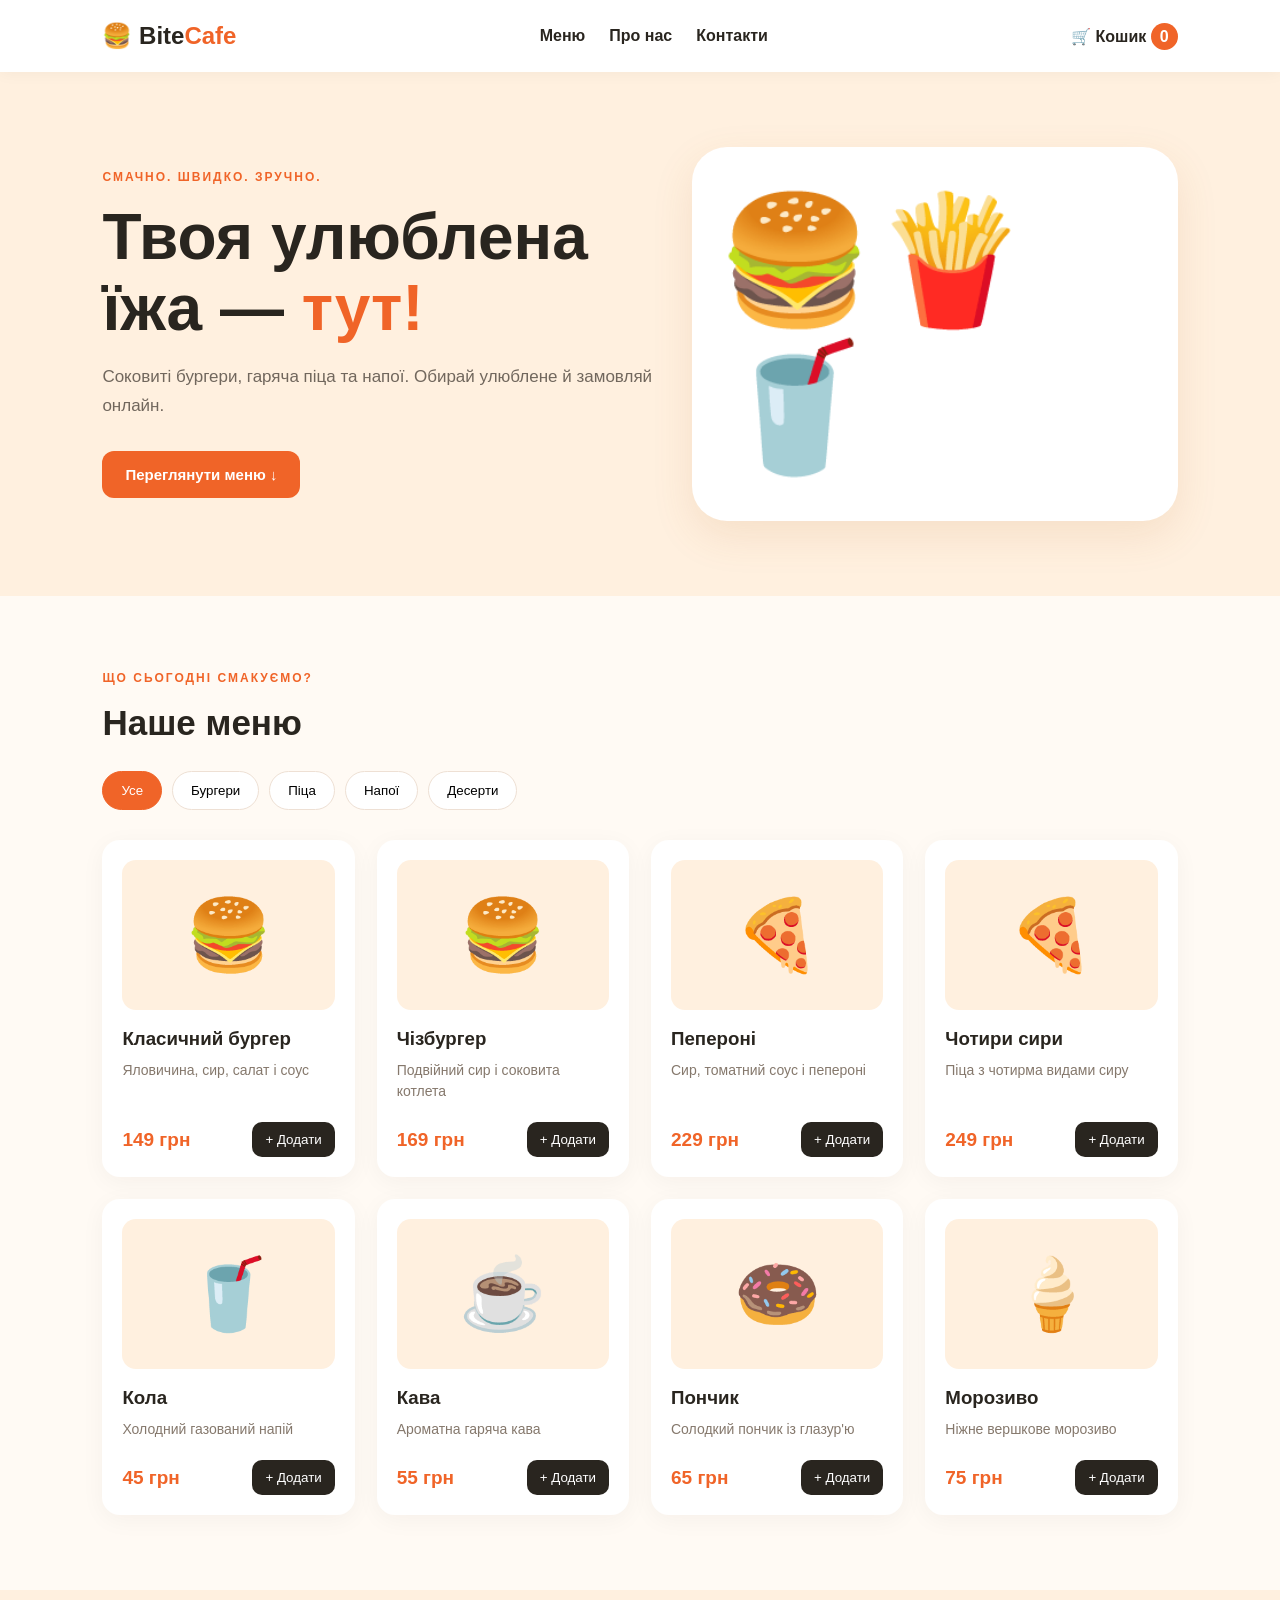
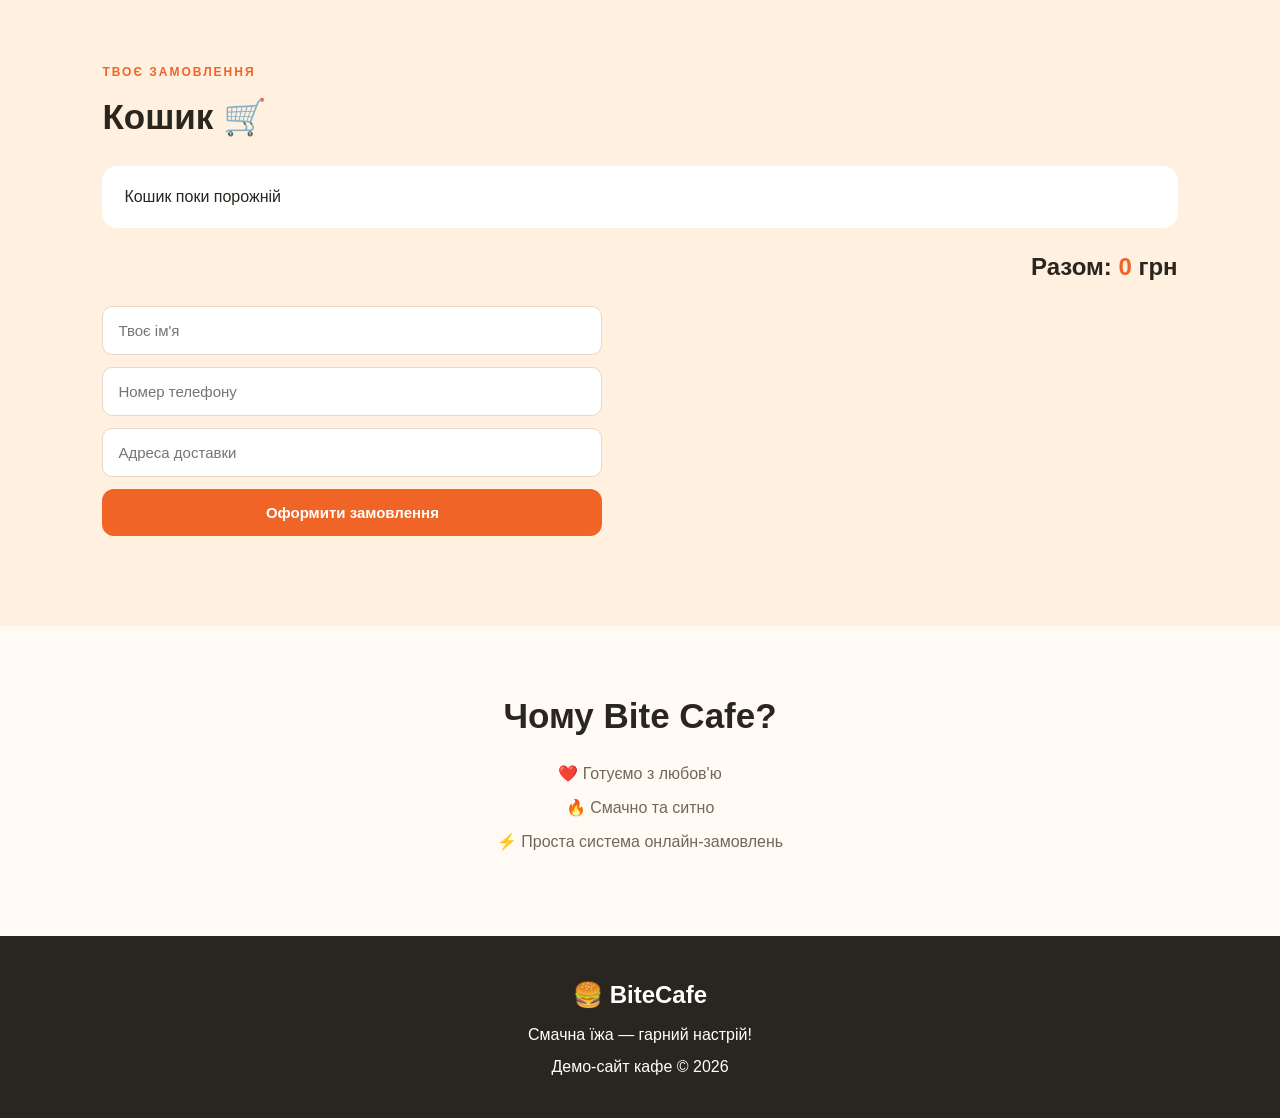
==== index.html @ 03b8aab1 "Add files via upload" ====
<!DOCTYPE html>
<html lang="uk">
<head>
  <meta charset="UTF-8">
  <meta name="viewport" content="width=device-width, initial-scale=1.0">
  <title>Bite Cafe — Онлайн-кафе</title>
  <link rel="stylesheet" href="style.css">
</head>
<body>
  <header class="header">
    <a href="#" class="logo">🍔 Bite<span>Cafe</span></a>
    <nav>
      <a href="#menu">Меню</a>
      <a href="#about">Про нас</a>
      <a href="#contacts">Контакти</a>
    </nav>
    <a href="#cart" class="cart-link">🛒 Кошик <b id="cart-count">0</b></a>
  </header>

  <main>
    <section class="hero">
      <div class="hero-text">
        <p class="tag">СМАЧНО. ШВИДКО. ЗРУЧНО.</p>
        <h1>Твоя улюблена їжа — <span>тут!</span></h1>
        <p>Соковиті бургери, гаряча піца та напої.
           Обирай улюблене й замовляй онлайн.</p>
        <a class="main-btn" href="#menu">Переглянути меню ↓</a>
      </div>
      <div class="hero-image">🍔🍟🥤</div>
    </section>

    <section id="menu" class="section">
      <p class="tag">ЩО СЬОГОДНІ СМАКУЄМО?</p>
      <h2>Наше меню</h2>
      <div class="filters">
        <button class="filter active" data-category="all">Усе</button>
        <button class="filter" data-category="burger">Бургери</button>
        <button class="filter" data-category="pizza">Піца</button>
        <button class="filter" data-category="drink">Напої</button>
        <button class="filter" data-category="dessert">Десерти</button>
      </div>
      <div id="products" class="products"></div>
    </section>

    <section id="cart" class="section cart-section">
      <p class="tag">ТВОЄ ЗАМОВЛЕННЯ</p>
      <h2>Кошик 🛒</h2>
      <div id="cart-items">Кошик поки порожній</div>
      <div class="total">Разом: <span id="total">0</span> грн</div>

      <form id="order-form">
        <input id="customer-name" placeholder="Твоє ім'я" required>
        <input id="customer-phone" type="tel"
          placeholder="Номер телефону" required>
        <input id="customer-address" placeholder="Адреса доставки" required>
        <button class="main-btn" type="submit">Оформити замовлення</button>
      </form>
      <p id="order-message"></p>
    </section>

    <section id="about" class="about">
      <h2>Чому Bite Cafe?</h2>
      <p>❤️ Готуємо з любов'ю</p>
      <p>🔥 Смачно та ситно</p>
      <p>⚡ Проста система онлайн-замовлень</p>
    </section>
  </main>

  <footer id="contacts">
    <h2>🍔 BiteCafe</h2>
    <p>Смачна їжа — гарний настрій!</p>
    <p>Демо-сайт кафе © 2026</p>
  </footer>

  <script src="script.js"></script>
</body>
</html>
---- style.css ----
* {
  box-sizing: border-box;
  margin: 0;
  padding: 0;
}

html {
  scroll-behavior: smooth;
}

body {
  font-family: Arial, sans-serif;
  background: #fffaf4;
  color: #29251f;
}

.header {
  display: flex;
  justify-content: space-between;
  align-items: center;
  gap: 20px;
  padding: 22px 8%;
  background: white;
  position: sticky;
  top: 0;
  z-index: 10;
  box-shadow: 0 2px 15px #0000000a;
}

.logo {
  font-size: 24px;
  font-weight: bold;
  color: #29251f;
  text-decoration: none;
}

.logo span, .hero h1 span {
  color: #f06428;
}

nav {
  display: flex;
  gap: 24px;
}

nav a, .cart-link {
  text-decoration: none;
  color: #29251f;
  font-weight: bold;
}

.cart-link b {
  background: #f06428;
  color: white;
  padding: 5px 9px;
  border-radius: 50%;
}

.hero {
  padding: 75px 8%;
  display: flex;
  align-items: center;
  justify-content: space-between;
  gap: 40px;
  background: #fff0df;
}

.hero-text {
  max-width: 550px;
}

.tag {
  color: #f06428;
  font-size: 12px;
  font-weight: bold;
  letter-spacing: 2px;
  margin-bottom: 18px;
}

h1 {
  font-size: clamp(38px, 5vw, 65px);
  line-height: 1.1;
  margin-bottom: 20px;
}

.hero-text > p:not(.tag) {
  font-size: 17px;
  line-height: 1.7;
  color: #71675d;
  margin-bottom: 30px;
}

.hero-image {
  font-size: clamp(65px, 10vw, 125px);
  background: white;
  border-radius: 35px;
  padding: 40px 25px;
  box-shadow: 0 15px 40px #b96c3220;
}

.main-btn {
  display: inline-block;
  border: none;
  background: #f06428;
  color: white;
  padding: 15px 23px;
  border-radius: 12px;
  font-weight: bold;
  font-size: 15px;
  cursor: pointer;
  text-decoration: none;
}

.main-btn:hover {
  background: #d84b12;
}

.section {
  padding: 75px 8%;
}

.section h2, .about h2 {
  font-size: 35px;
  margin-bottom: 28px;
}

.filters {
  display: flex;
  flex-wrap: wrap;
  gap: 10px;
  margin-bottom: 30px;
}

.filter {
  border: 1px solid #eee0d4;
  background: white;
  padding: 11px 18px;
  border-radius: 25px;
  cursor: pointer;
}

.filter.active, .filter:hover {
  background: #f06428;
  color: white;
  border-color: #f06428;
}

.products {
  display: grid;
  grid-template-columns: repeat(4, minmax(0, 1fr));
  gap: 22px;
}

.product {
  background: white;
  border-radius: 18px;
  padding: 20px;
  box-shadow: 0 5px 25px #38210d0b;
  display: flex;
  flex-direction: column;
}

.product-image {
  background: #fff0df;
  border-radius: 14px;
  height: 150px;
  display: grid;
  place-items: center;
  font-size: 70px;
  margin-bottom: 18px;
}

.product h3 {
  margin-bottom: 10px;
}

.product p {
  color: #85786c;
  font-size: 14px;
  line-height: 1.5;
  flex: 1;
}

.product-bottom {
  display: flex;
  justify-content: space-between;
  align-items: center;
  gap: 10px;
  margin-top: 20px;
}

.price {
  color: #f06428;
  font-weight: bold;
  font-size: 19px;
}

.add-btn {
  border: none;
  border-radius: 10px;
  padding: 10px 13px;
  color: white;
  background: #29251f;
  cursor: pointer;
}

.add-btn:hover {
  background: #f06428;
}

.cart-section {
  background: #fff0df;
}

#cart-items {
  background: white;
  padding: 22px;
  border-radius: 15px;
}

.cart-item {
  display: flex;
  justify-content: space-between;
  align-items: center;
  gap: 12px;
  padding: 12px 0;
  border-bottom: 1px solid #eee;
}

.cart-item button {
  padding: 5px 10px;
  cursor: pointer;
}

.total {
  text-align: right;
  font-size: 24px;
  font-weight: bold;
  margin: 25px 0;
}

.total span {
  color: #f06428;
}

#order-form {
  display: grid;
  gap: 12px;
  max-width: 500px;
}

#order-form input {
  width: 100%;
  padding: 15px;
  border: 1px solid #e7d7c9;
  border-radius: 10px;
  font-size: 15px;
}

#order-message {
  margin-top: 15px;
  font-weight: bold;
}

.about {
  text-align: center;
  padding: 70px 20px;
}

.about p {
  margin: 15px;
  color: #71675d;
}

footer {
  background: #29251f;
  color: white;
  text-align: center;
  padding: 35px 15px;
  line-height: 2;
}

@media (max-width: 900px) {
  .products {
    grid-template-columns: repeat(2, minmax(0, 1fr));
  }

  .hero {
    flex-direction: column;
    align-items: flex-start;
  }

  .hero-image {
    align-self: center;
  }
}

@media (max-width: 600px) {
  .header {
    padding: 16px 4%;
    flex-wrap: wrap;
  }

  nav {
    order: 3;
    width: 100%;
    justify-content: space-between;
    gap: 10px;
  }

  nav a {
    font-size: 14px;
  }

  .section, .hero {
    padding: 45px 5%;
  }

  .products {
    grid-template-columns: 1fr;
  }

  .hero-image {
    font-size: 65px;
    padding: 25px 15px;
  }
}
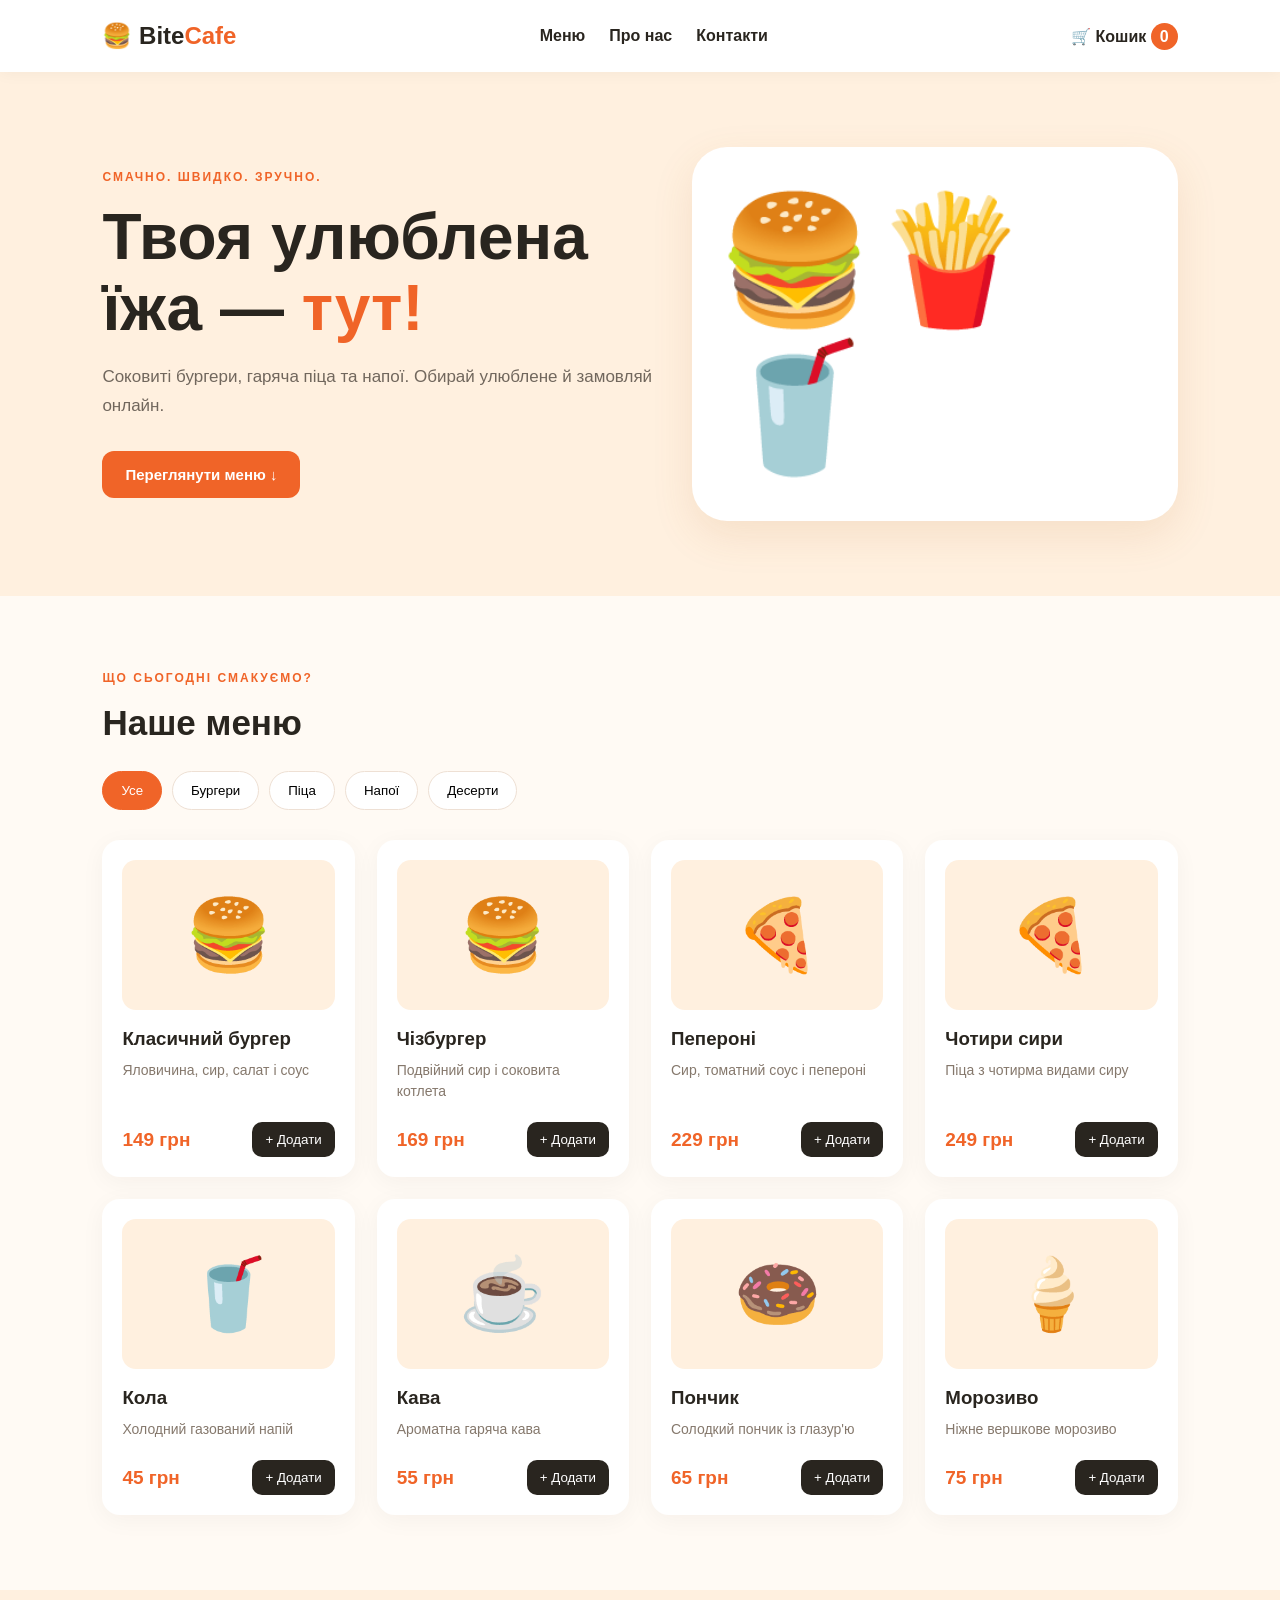
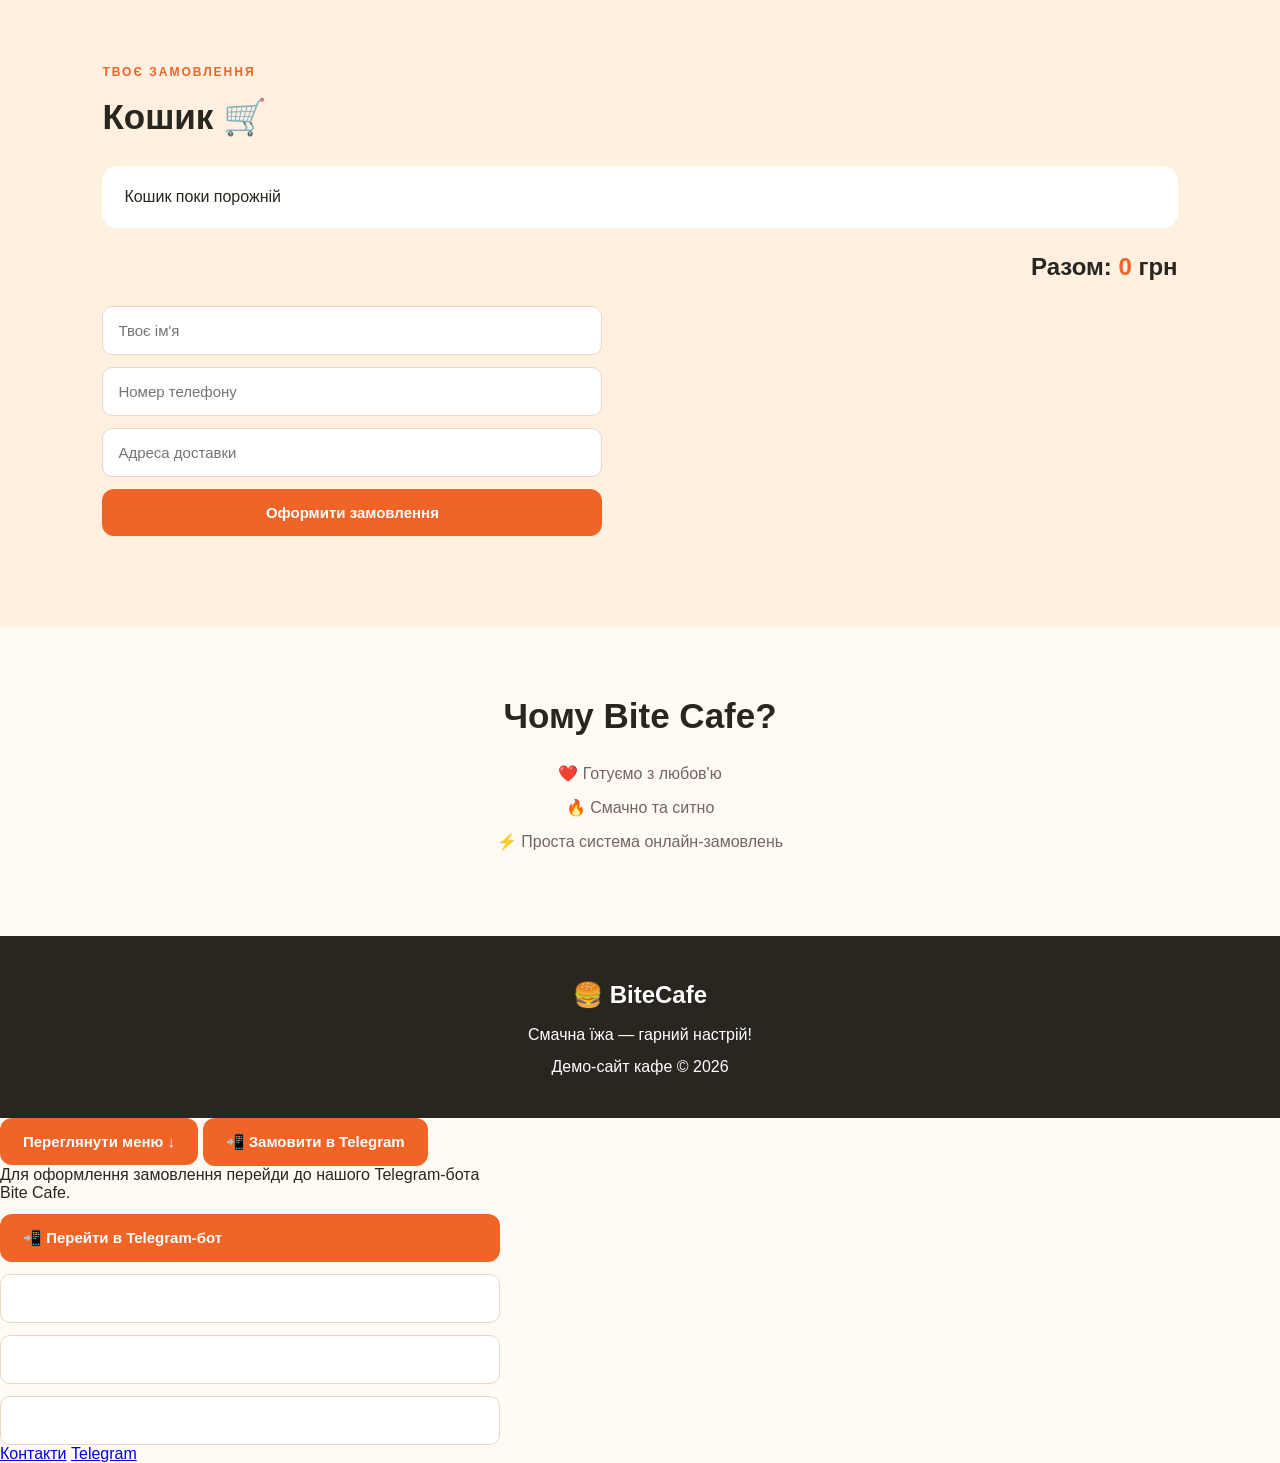
==== commit c0db63e6: "Enhance order process with Telegram integration Added links to order via Telegram and updated order " ====
--- a/index.html
+++ b/index.html
@@ -76,3 +76,29 @@
   <script src="script.js"></script>
 </body>
 </html>
+<a class="main-btn" href="#menu">Переглянути меню ↓</a>
+<a class="main-btn telegram-button"
+   href="https://t.me/BiteCafeOrderBot"
+   target="_blank"
+   rel="noopener noreferrer">
+   📲 Замовити в Telegram
+</a>
+<form id="order-form">
+  <p>Для оформлення замовлення перейди
+до нашого Telegram-бота Bite Cafe.</p>
+
+<a class="main-btn telegram-button"
+   href="https://t.me/BiteCafeOrderBot"
+   target="_blank"
+   rel="noopener noreferrer">
+   📲 Перейти в Telegram-бот
+</a>
+
+<form id="order-form" hidden>
+  <input id="customer-name">
+  <input id="customer-phone">
+  <input id="customer-address">
+</form>
+<a href="#contacts">Контакти</a>
+<a href="https://t.me/BiteCafeOrderBot"
+   target="_blank" rel="noopener noreferrer">Telegram</a>
